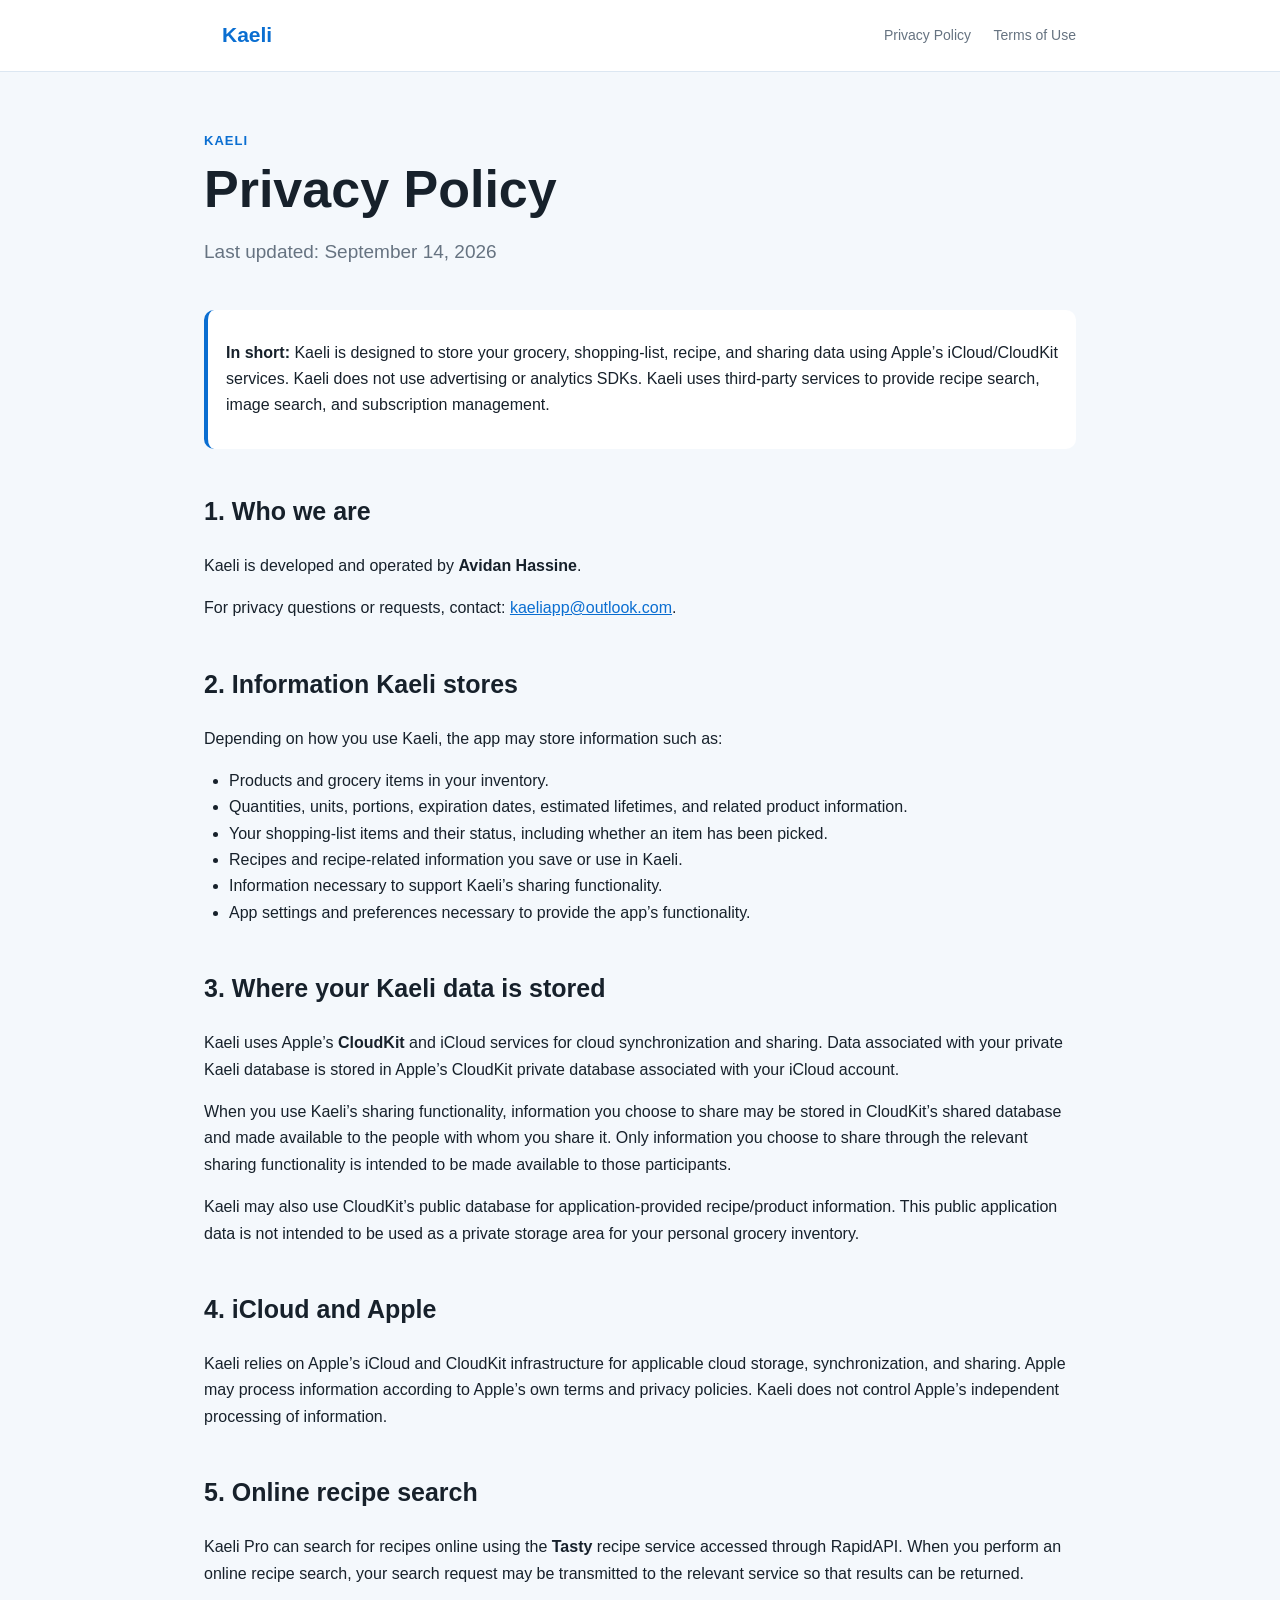
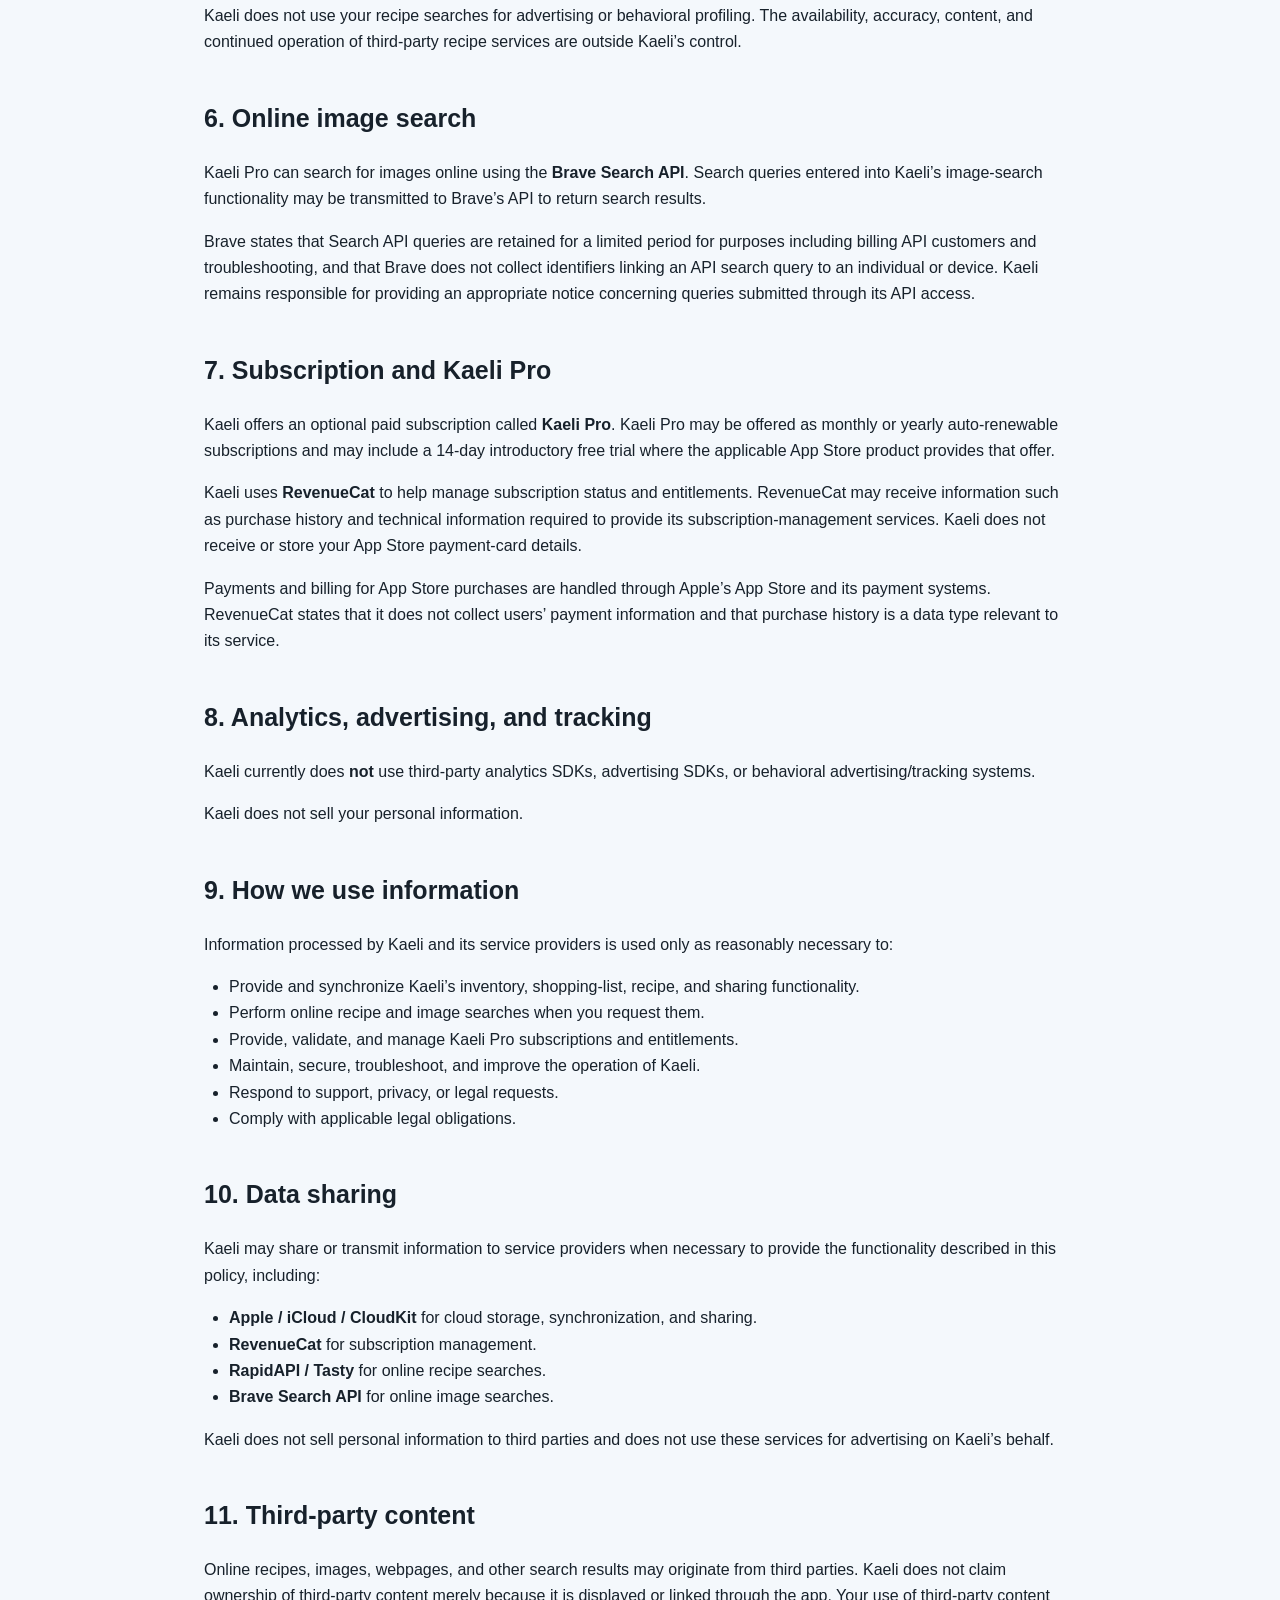
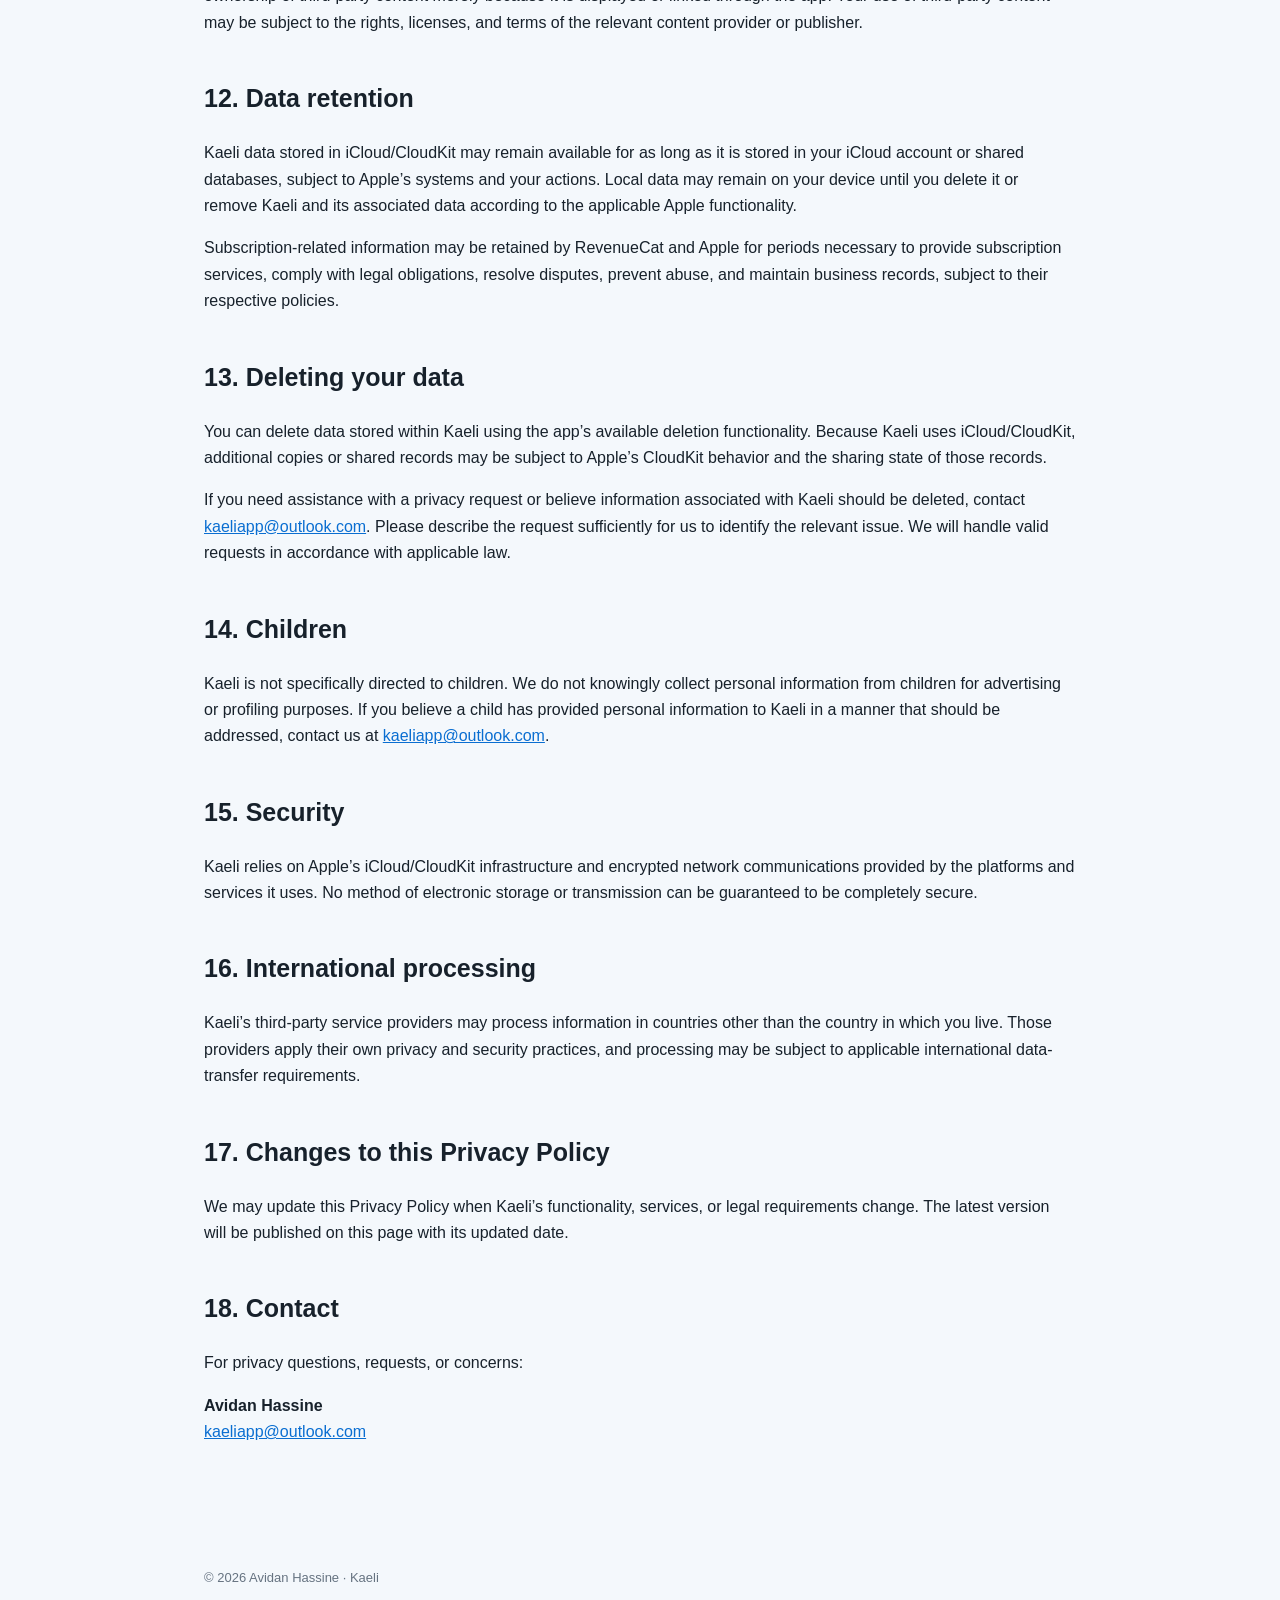
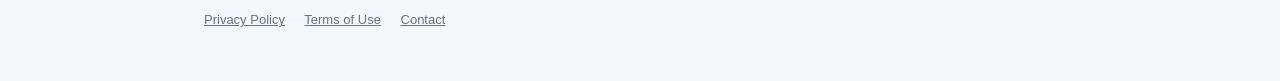
==== privacy.html @ 3d0ed18b "Add Kaeli legal pages" ====
<!doctype html>
<html lang="en">
<head>
<meta charset="utf-8">
<meta name="viewport" content="width=device-width, initial-scale=1">
<meta name="description" content="Kaeli legal information">
<title>Privacy Policy · Kaeli</title>
<style>
:root {
  --accent: #0A6ED1;
  --bg: #F4F8FC;
  --card: #FFFFFF;
  --text: #17212B;
  --muted: #667381;
  --border: #DCE7F2;
}
* { box-sizing: border-box; }
body {
  margin: 0;
  font-family: -apple-system, BlinkMacSystemFont, "SF Pro Display", "SF Pro Text",
               "Helvetica Neue", Arial, sans-serif;
  color: var(--text);
  background: var(--bg);
  line-height: 1.65;
}
header {
  background: var(--card);
  border-bottom: 1px solid var(--border);
}
nav {
  max-width: 920px;
  margin: auto;
  padding: 18px 24px;
  display: flex;
  justify-content: space-between;
  align-items: center;
  gap: 20px;
}
.logo { color: var(--accent); font-weight: 750; font-size: 21px; text-decoration: none; }
nav a { color: var(--muted); text-decoration: none; margin-left: 18px; font-size: 14px; }
nav a:hover { color: var(--accent); }
main {
  max-width: 920px;
  margin: 0 auto;
  padding: 58px 24px 80px;
}
.hero { margin-bottom: 42px; }
.eyebrow {
  color: var(--accent);
  font-weight: 700;
  font-size: 13px;
  letter-spacing: .08em;
  text-transform: uppercase;
}
h1 { font-size: clamp(34px, 6vw, 52px); line-height: 1.08; margin: 10px 0 14px; }
h2 { font-size: 25px; margin-top: 42px; }
h3 { font-size: 18px; margin-top: 28px; }
p, li { font-size: 16px; }
.lead { color: var(--muted); font-size: 19px; max-width: 720px; }
.card {
  background: var(--card);
  border: 1px solid var(--border);
  border-radius: 18px;
  padding: 25px;
  margin: 20px 0;
}
a { color: var(--accent); }
footer {
  max-width: 920px;
  margin: auto;
  padding: 25px 24px 50px;
  color: var(--muted);
  font-size: 13px;
}
footer a { color: var(--muted); margin-right: 16px; }
.notice {
  border-left: 4px solid var(--accent);
  padding: 14px 18px;
  background: #fff;
  border-radius: 10px;
}
ul { padding-left: 25px; }
@media (max-width: 600px) {
  nav { align-items: flex-start; }
  nav div { display: flex; flex-wrap: wrap; justify-content: flex-end; }
  nav a { margin-left: 12px; }
  main { padding-top: 40px; }
}
</style>
</head>
<body>
<header>
<nav>
<a class="logo" href="index.html">Kaeli</a>
<div>
<a href="privacy.html">Privacy Policy</a>
<a href="terms.html">Terms of Use</a>
</div>
</nav>
</header>
<main>
<section class="hero">
<div class="eyebrow">Kaeli</div>
<h1>Privacy Policy</h1>
<p class="lead">Last updated: September 14, 2026</p>
</section>

<div class="notice">
<p><strong>In short:</strong> Kaeli is designed to store your grocery, shopping-list, recipe, and sharing data using Apple’s iCloud/CloudKit services. Kaeli does not use advertising or analytics SDKs. Kaeli uses third-party services to provide recipe search, image search, and subscription management.</p>
</div>

<h2>1. Who we are</h2>
<p>Kaeli is developed and operated by <strong>Avidan Hassine</strong>.</p>
<p>For privacy questions or requests, contact: <a href="mailto:kaeliapp@outlook.com">kaeliapp@outlook.com</a>.</p>

<h2>2. Information Kaeli stores</h2>
<p>Depending on how you use Kaeli, the app may store information such as:</p>
<ul>
<li>Products and grocery items in your inventory.</li>
<li>Quantities, units, portions, expiration dates, estimated lifetimes, and related product information.</li>
<li>Your shopping-list items and their status, including whether an item has been picked.</li>
<li>Recipes and recipe-related information you save or use in Kaeli.</li>
<li>Information necessary to support Kaeli’s sharing functionality.</li>
<li>App settings and preferences necessary to provide the app’s functionality.</li>
</ul>

<h2>3. Where your Kaeli data is stored</h2>
<p>Kaeli uses Apple’s <strong>CloudKit</strong> and iCloud services for cloud synchronization and sharing. Data associated with your private Kaeli database is stored in Apple’s CloudKit private database associated with your iCloud account.</p>
<p>When you use Kaeli’s sharing functionality, information you choose to share may be stored in CloudKit’s shared database and made available to the people with whom you share it. Only information you choose to share through the relevant sharing functionality is intended to be made available to those participants.</p>
<p>Kaeli may also use CloudKit’s public database for application-provided recipe/product information. This public application data is not intended to be used as a private storage area for your personal grocery inventory.</p>

<h2>4. iCloud and Apple</h2>
<p>Kaeli relies on Apple’s iCloud and CloudKit infrastructure for applicable cloud storage, synchronization, and sharing. Apple may process information according to Apple’s own terms and privacy policies. Kaeli does not control Apple’s independent processing of information.</p>

<h2>5. Online recipe search</h2>
<p>Kaeli Pro can search for recipes online using the <strong>Tasty</strong> recipe service accessed through RapidAPI. When you perform an online recipe search, your search request may be transmitted to the relevant service so that results can be returned.</p>
<p>Kaeli does not use your recipe searches for advertising or behavioral profiling. The availability, accuracy, content, and continued operation of third-party recipe services are outside Kaeli’s control.</p>

<h2>6. Online image search</h2>
<p>Kaeli Pro can search for images online using the <strong>Brave Search API</strong>. Search queries entered into Kaeli’s image-search functionality may be transmitted to Brave’s API to return search results.</p>
<p>Brave states that Search API queries are retained for a limited period for purposes including billing API customers and troubleshooting, and that Brave does not collect identifiers linking an API search query to an individual or device. Kaeli remains responsible for providing an appropriate notice concerning queries submitted through its API access.</p>

<h2>7. Subscription and Kaeli Pro</h2>
<p>Kaeli offers an optional paid subscription called <strong>Kaeli Pro</strong>. Kaeli Pro may be offered as monthly or yearly auto-renewable subscriptions and may include a 14-day introductory free trial where the applicable App Store product provides that offer.</p>
<p>Kaeli uses <strong>RevenueCat</strong> to help manage subscription status and entitlements. RevenueCat may receive information such as purchase history and technical information required to provide its subscription-management services. Kaeli does not receive or store your App Store payment-card details.</p>
<p>Payments and billing for App Store purchases are handled through Apple’s App Store and its payment systems. RevenueCat states that it does not collect users’ payment information and that purchase history is a data type relevant to its service.</p>

<h2>8. Analytics, advertising, and tracking</h2>
<p>Kaeli currently does <strong>not</strong> use third-party analytics SDKs, advertising SDKs, or behavioral advertising/tracking systems.</p>
<p>Kaeli does not sell your personal information.</p>

<h2>9. How we use information</h2>
<p>Information processed by Kaeli and its service providers is used only as reasonably necessary to:</p>
<ul>
<li>Provide and synchronize Kaeli’s inventory, shopping-list, recipe, and sharing functionality.</li>
<li>Perform online recipe and image searches when you request them.</li>
<li>Provide, validate, and manage Kaeli Pro subscriptions and entitlements.</li>
<li>Maintain, secure, troubleshoot, and improve the operation of Kaeli.</li>
<li>Respond to support, privacy, or legal requests.</li>
<li>Comply with applicable legal obligations.</li>
</ul>

<h2>10. Data sharing</h2>
<p>Kaeli may share or transmit information to service providers when necessary to provide the functionality described in this policy, including:</p>
<ul>
<li><strong>Apple / iCloud / CloudKit</strong> for cloud storage, synchronization, and sharing.</li>
<li><strong>RevenueCat</strong> for subscription management.</li>
<li><strong>RapidAPI / Tasty</strong> for online recipe searches.</li>
<li><strong>Brave Search API</strong> for online image searches.</li>
</ul>
<p>Kaeli does not sell personal information to third parties and does not use these services for advertising on Kaeli’s behalf.</p>

<h2>11. Third-party content</h2>
<p>Online recipes, images, webpages, and other search results may originate from third parties. Kaeli does not claim ownership of third-party content merely because it is displayed or linked through the app. Your use of third-party content may be subject to the rights, licenses, and terms of the relevant content provider or publisher.</p>

<h2>12. Data retention</h2>
<p>Kaeli data stored in iCloud/CloudKit may remain available for as long as it is stored in your iCloud account or shared databases, subject to Apple’s systems and your actions. Local data may remain on your device until you delete it or remove Kaeli and its associated data according to the applicable Apple functionality.</p>
<p>Subscription-related information may be retained by RevenueCat and Apple for periods necessary to provide subscription services, comply with legal obligations, resolve disputes, prevent abuse, and maintain business records, subject to their respective policies.</p>

<h2>13. Deleting your data</h2>
<p>You can delete data stored within Kaeli using the app’s available deletion functionality. Because Kaeli uses iCloud/CloudKit, additional copies or shared records may be subject to Apple’s CloudKit behavior and the sharing state of those records.</p>
<p>If you need assistance with a privacy request or believe information associated with Kaeli should be deleted, contact <a href="mailto:kaeliapp@outlook.com">kaeliapp@outlook.com</a>. Please describe the request sufficiently for us to identify the relevant issue. We will handle valid requests in accordance with applicable law.</p>

<h2>14. Children</h2>
<p>Kaeli is not specifically directed to children. We do not knowingly collect personal information from children for advertising or profiling purposes. If you believe a child has provided personal information to Kaeli in a manner that should be addressed, contact us at <a href="mailto:kaeliapp@outlook.com">kaeliapp@outlook.com</a>.</p>

<h2>15. Security</h2>
<p>Kaeli relies on Apple’s iCloud/CloudKit infrastructure and encrypted network communications provided by the platforms and services it uses. No method of electronic storage or transmission can be guaranteed to be completely secure.</p>

<h2>16. International processing</h2>
<p>Kaeli’s third-party service providers may process information in countries other than the country in which you live. Those providers apply their own privacy and security practices, and processing may be subject to applicable international data-transfer requirements.</p>

<h2>17. Changes to this Privacy Policy</h2>
<p>We may update this Privacy Policy when Kaeli’s functionality, services, or legal requirements change. The latest version will be published on this page with its updated date.</p>

<h2>18. Contact</h2>
<p>For privacy questions, requests, or concerns:</p>
<p><strong>Avidan Hassine</strong><br>
<a href="mailto:kaeliapp@outlook.com">kaeliapp@outlook.com</a></p>
</main>
<footer>
© 2026 Avidan Hassine · Kaeli
<br><br>
<a href="privacy.html">Privacy Policy</a>
<a href="terms.html">Terms of Use</a>
<a href="mailto:kaeliapp@outlook.com">Contact</a>
</footer>
</body>
</html>
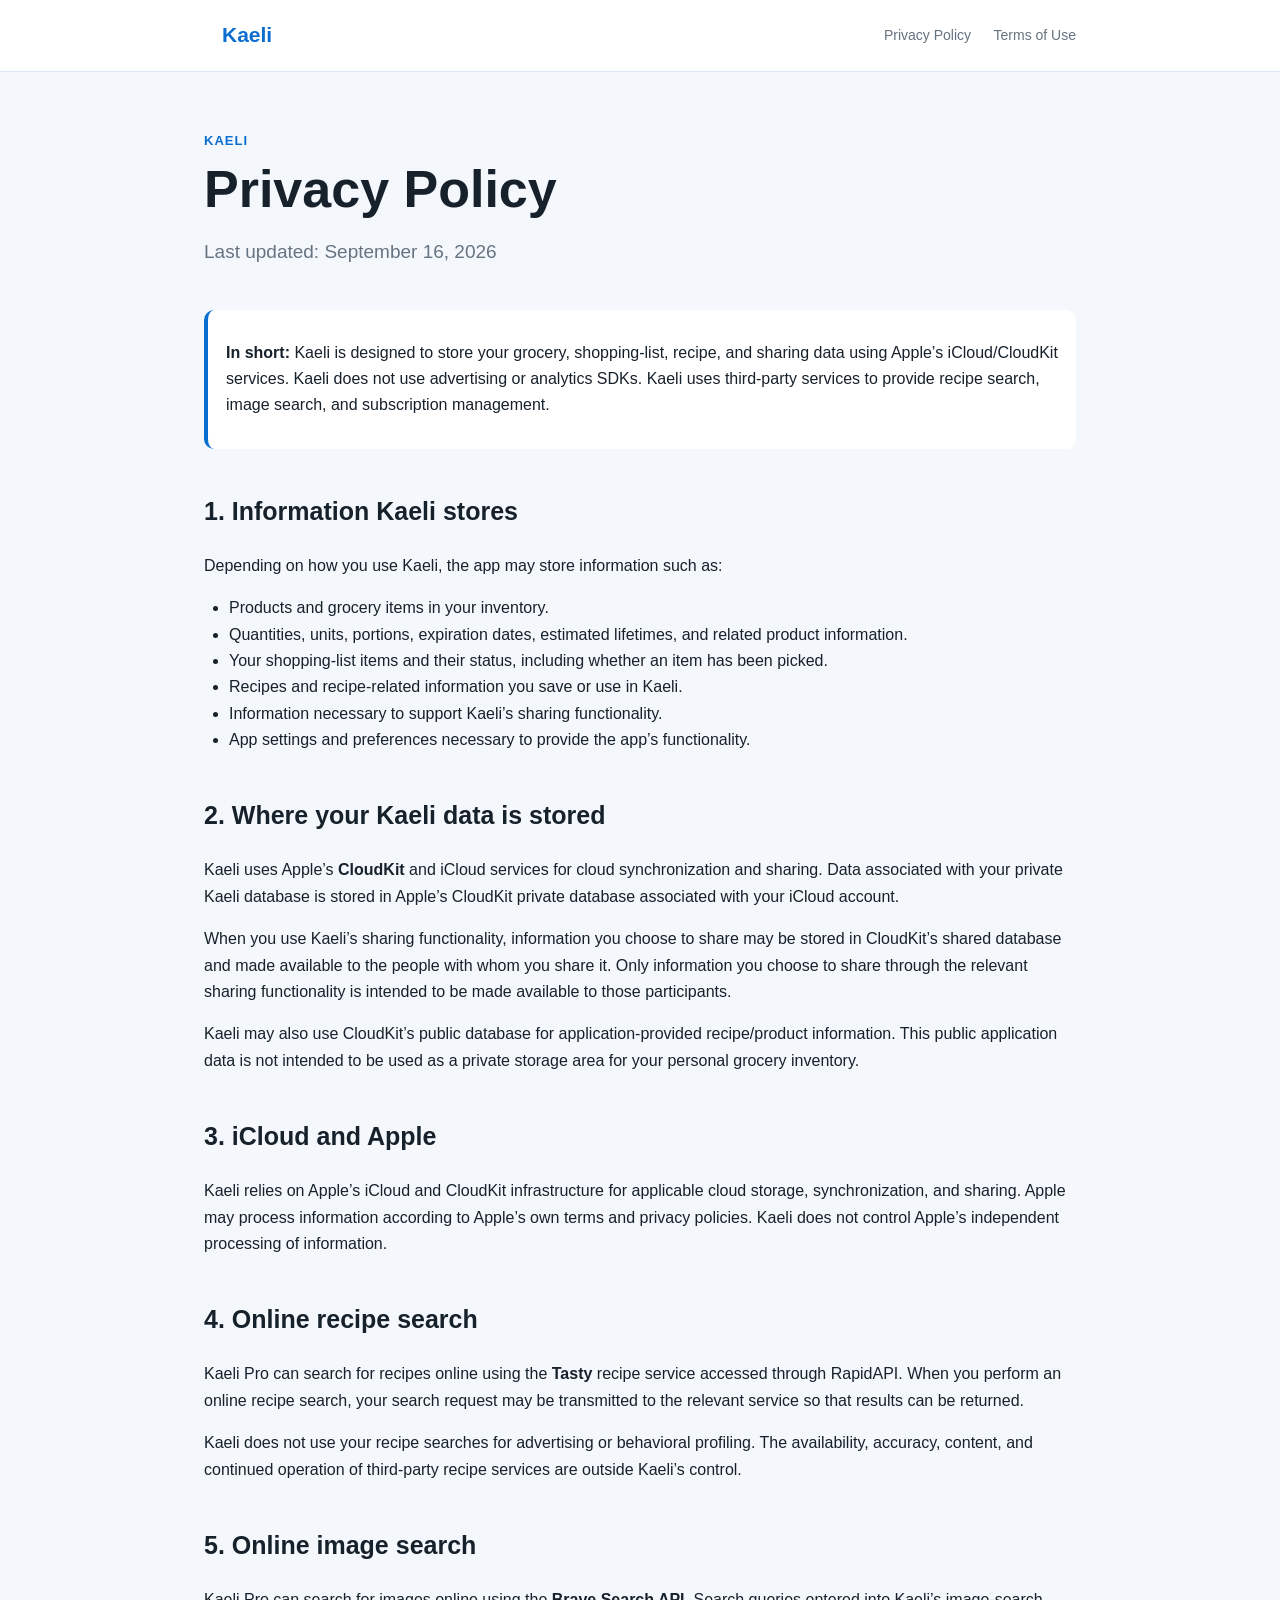
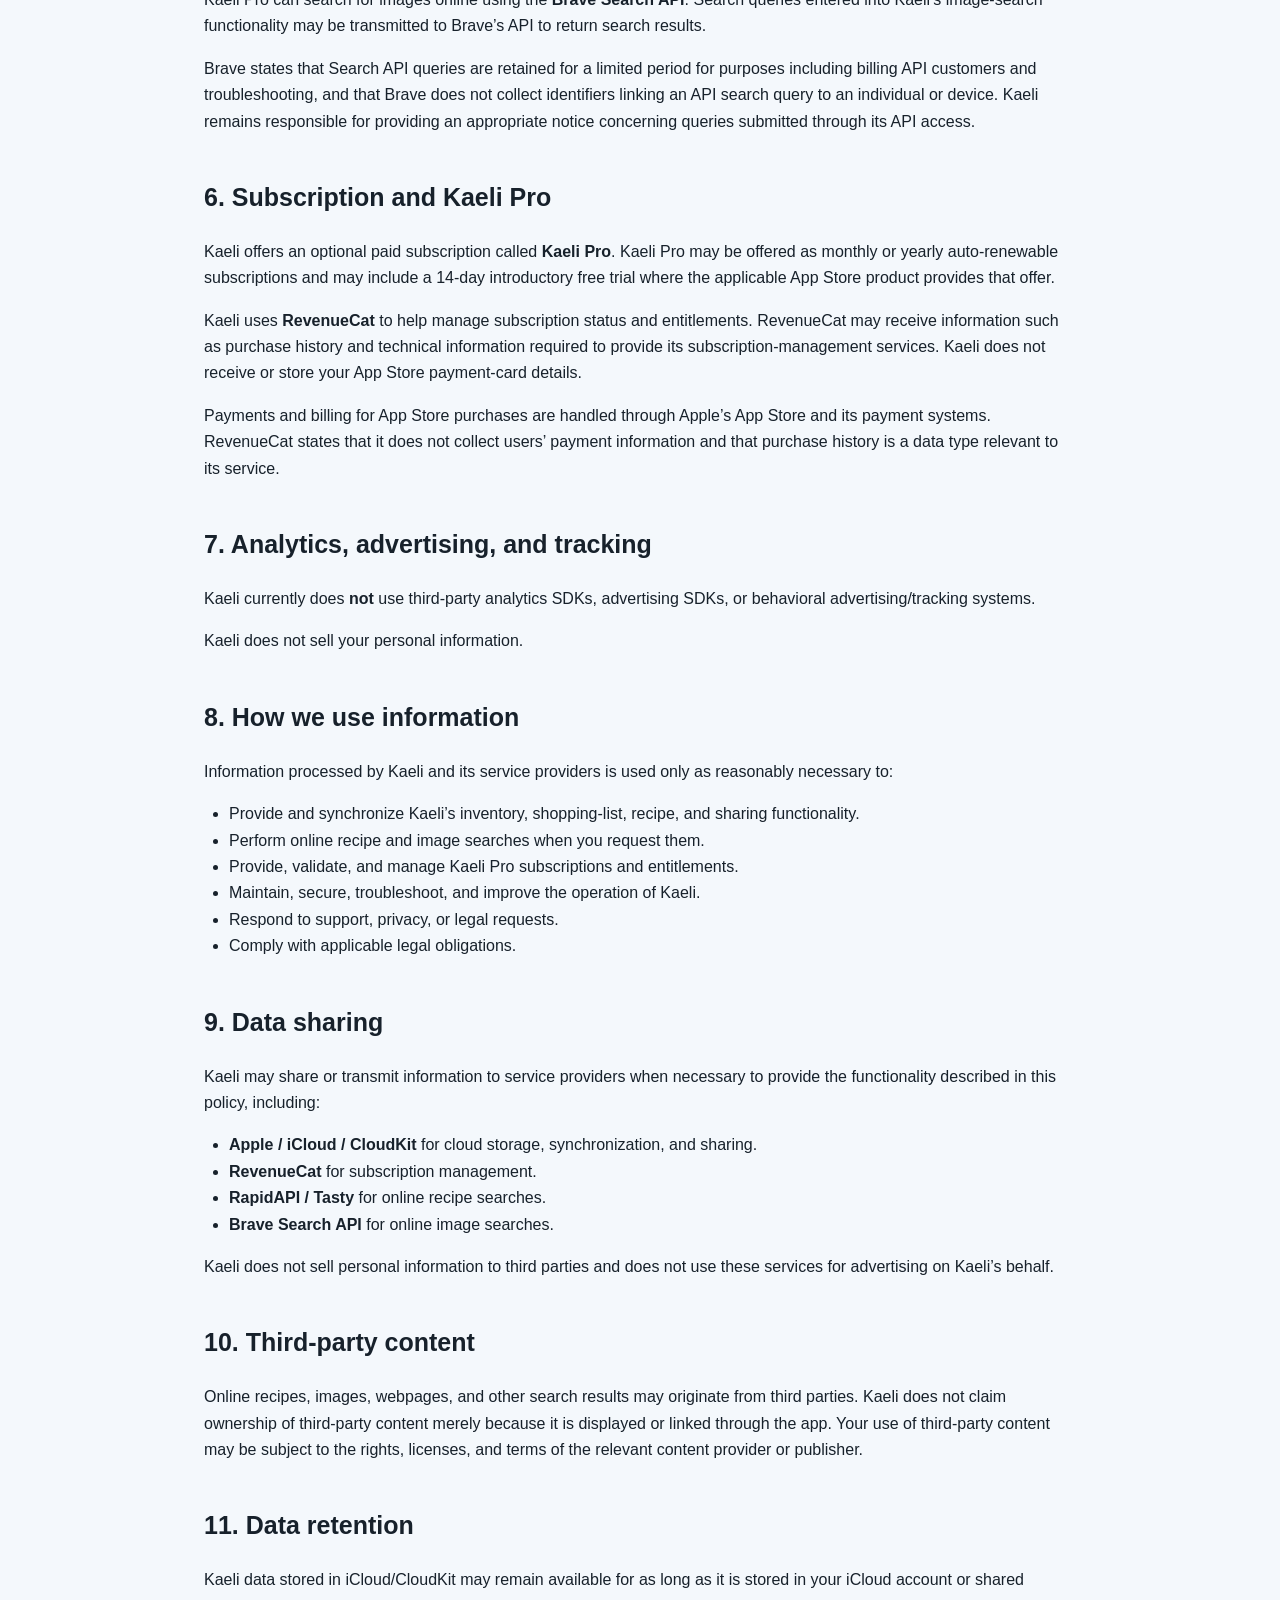
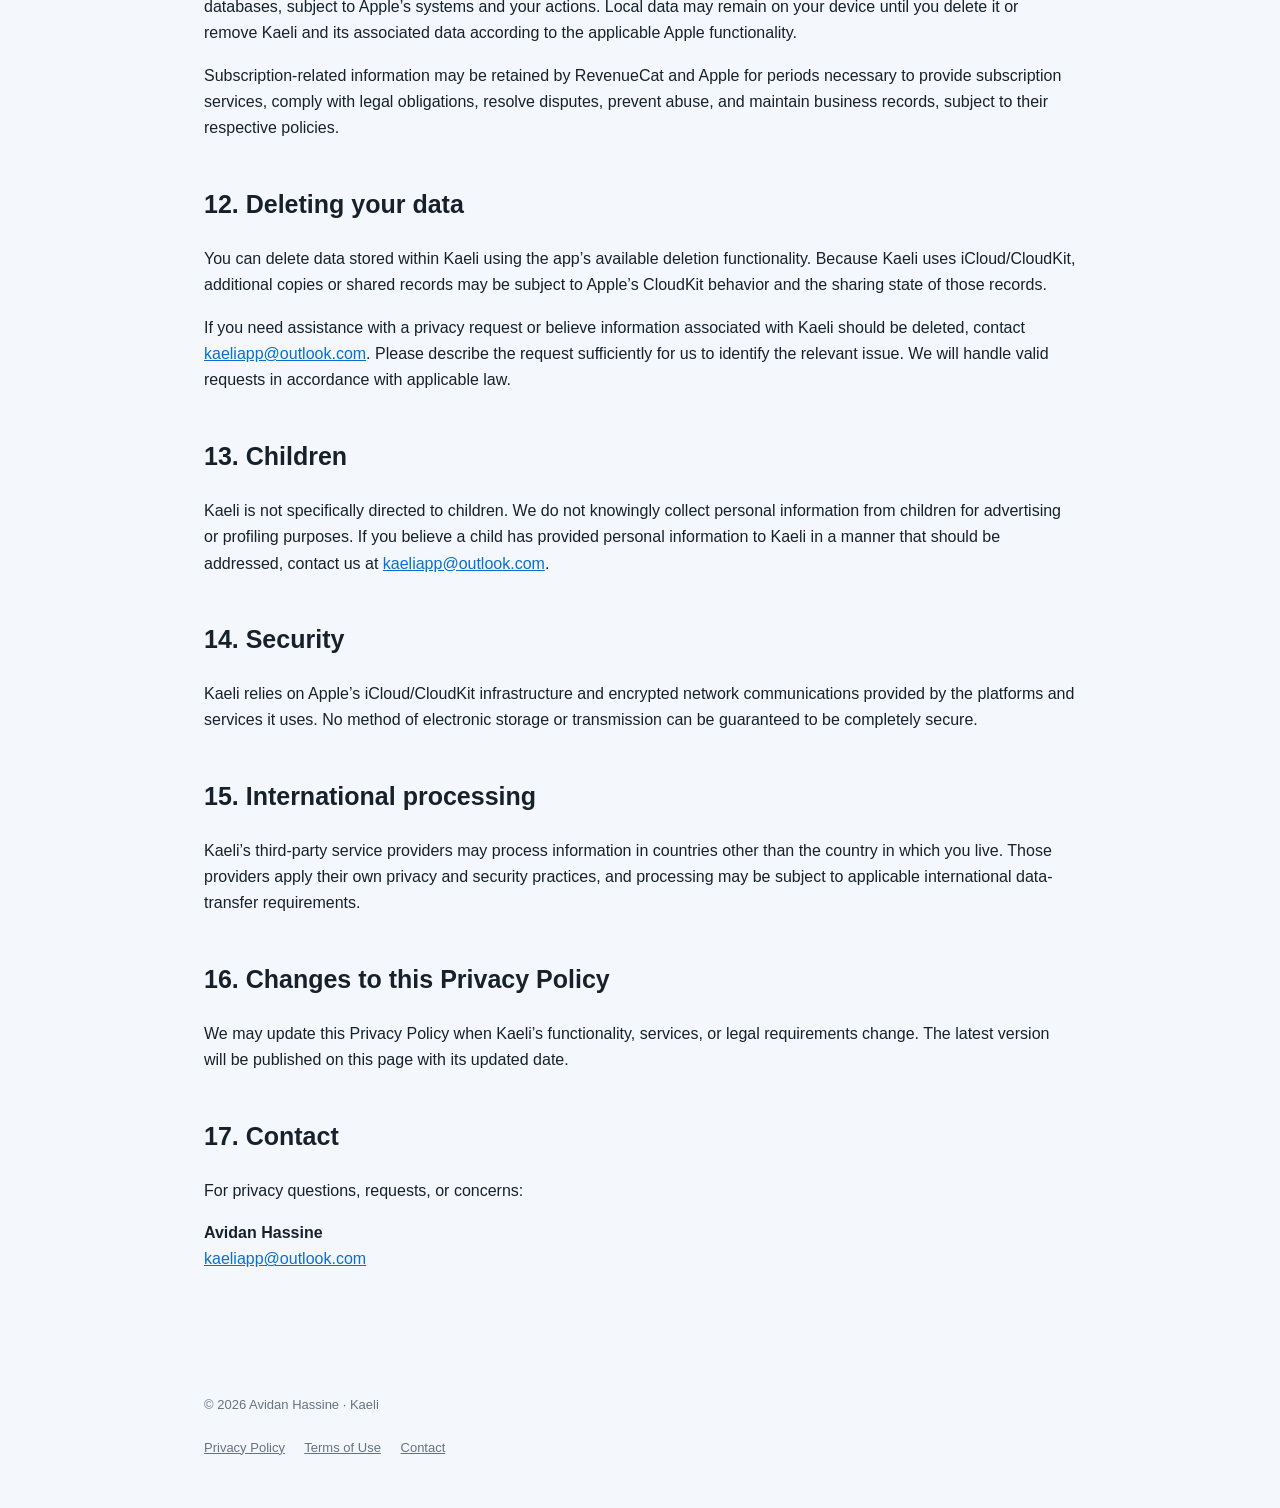
==== commit c98b5b00: "update privacy policy" ====
--- a/privacy.html
+++ b/privacy.html
@@ -102,18 +102,14 @@
 <section class="hero">
 <div class="eyebrow">Kaeli</div>
 <h1>Privacy Policy</h1>
-<p class="lead">Last updated: September 14, 2026</p>
+<p class="lead">Last updated: September 16, 2026</p>
 </section>
 
 <div class="notice">
 <p><strong>In short:</strong> Kaeli is designed to store your grocery, shopping-list, recipe, and sharing data using Apple’s iCloud/CloudKit services. Kaeli does not use advertising or analytics SDKs. Kaeli uses third-party services to provide recipe search, image search, and subscription management.</p>
 </div>
 
-<h2>1. Who we are</h2>
-<p>Kaeli is developed and operated by <strong>Avidan Hassine</strong>.</p>
-<p>For privacy questions or requests, contact: <a href="mailto:kaeliapp@outlook.com">kaeliapp@outlook.com</a>.</p>
-
-<h2>2. Information Kaeli stores</h2>
+<h2>1. Information Kaeli stores</h2>
 <p>Depending on how you use Kaeli, the app may store information such as:</p>
 <ul>
 <li>Products and grocery items in your inventory.</li>
@@ -124,32 +120,32 @@
 <li>App settings and preferences necessary to provide the app’s functionality.</li>
 </ul>
 
-<h2>3. Where your Kaeli data is stored</h2>
+<h2>2. Where your Kaeli data is stored</h2>
 <p>Kaeli uses Apple’s <strong>CloudKit</strong> and iCloud services for cloud synchronization and sharing. Data associated with your private Kaeli database is stored in Apple’s CloudKit private database associated with your iCloud account.</p>
 <p>When you use Kaeli’s sharing functionality, information you choose to share may be stored in CloudKit’s shared database and made available to the people with whom you share it. Only information you choose to share through the relevant sharing functionality is intended to be made available to those participants.</p>
 <p>Kaeli may also use CloudKit’s public database for application-provided recipe/product information. This public application data is not intended to be used as a private storage area for your personal grocery inventory.</p>
 
-<h2>4. iCloud and Apple</h2>
+<h2>3. iCloud and Apple</h2>
 <p>Kaeli relies on Apple’s iCloud and CloudKit infrastructure for applicable cloud storage, synchronization, and sharing. Apple may process information according to Apple’s own terms and privacy policies. Kaeli does not control Apple’s independent processing of information.</p>
 
-<h2>5. Online recipe search</h2>
+<h2>4. Online recipe search</h2>
 <p>Kaeli Pro can search for recipes online using the <strong>Tasty</strong> recipe service accessed through RapidAPI. When you perform an online recipe search, your search request may be transmitted to the relevant service so that results can be returned.</p>
 <p>Kaeli does not use your recipe searches for advertising or behavioral profiling. The availability, accuracy, content, and continued operation of third-party recipe services are outside Kaeli’s control.</p>
 
-<h2>6. Online image search</h2>
+<h2>5. Online image search</h2>
 <p>Kaeli Pro can search for images online using the <strong>Brave Search API</strong>. Search queries entered into Kaeli’s image-search functionality may be transmitted to Brave’s API to return search results.</p>
 <p>Brave states that Search API queries are retained for a limited period for purposes including billing API customers and troubleshooting, and that Brave does not collect identifiers linking an API search query to an individual or device. Kaeli remains responsible for providing an appropriate notice concerning queries submitted through its API access.</p>
 
-<h2>7. Subscription and Kaeli Pro</h2>
+<h2>6. Subscription and Kaeli Pro</h2>
 <p>Kaeli offers an optional paid subscription called <strong>Kaeli Pro</strong>. Kaeli Pro may be offered as monthly or yearly auto-renewable subscriptions and may include a 14-day introductory free trial where the applicable App Store product provides that offer.</p>
 <p>Kaeli uses <strong>RevenueCat</strong> to help manage subscription status and entitlements. RevenueCat may receive information such as purchase history and technical information required to provide its subscription-management services. Kaeli does not receive or store your App Store payment-card details.</p>
 <p>Payments and billing for App Store purchases are handled through Apple’s App Store and its payment systems. RevenueCat states that it does not collect users’ payment information and that purchase history is a data type relevant to its service.</p>
 
-<h2>8. Analytics, advertising, and tracking</h2>
+<h2>7. Analytics, advertising, and tracking</h2>
 <p>Kaeli currently does <strong>not</strong> use third-party analytics SDKs, advertising SDKs, or behavioral advertising/tracking systems.</p>
 <p>Kaeli does not sell your personal information.</p>
 
-<h2>9. How we use information</h2>
+<h2>8. How we use information</h2>
 <p>Information processed by Kaeli and its service providers is used only as reasonably necessary to:</p>
 <ul>
 <li>Provide and synchronize Kaeli’s inventory, shopping-list, recipe, and sharing functionality.</li>
@@ -160,7 +156,7 @@
 <li>Comply with applicable legal obligations.</li>
 </ul>
 
-<h2>10. Data sharing</h2>
+<h2>9. Data sharing</h2>
 <p>Kaeli may share or transmit information to service providers when necessary to provide the functionality described in this policy, including:</p>
 <ul>
 <li><strong>Apple / iCloud / CloudKit</strong> for cloud storage, synchronization, and sharing.</li>
@@ -170,30 +166,30 @@
 </ul>
 <p>Kaeli does not sell personal information to third parties and does not use these services for advertising on Kaeli’s behalf.</p>
 
-<h2>11. Third-party content</h2>
+<h2>10. Third-party content</h2>
 <p>Online recipes, images, webpages, and other search results may originate from third parties. Kaeli does not claim ownership of third-party content merely because it is displayed or linked through the app. Your use of third-party content may be subject to the rights, licenses, and terms of the relevant content provider or publisher.</p>
 
-<h2>12. Data retention</h2>
+<h2>11. Data retention</h2>
 <p>Kaeli data stored in iCloud/CloudKit may remain available for as long as it is stored in your iCloud account or shared databases, subject to Apple’s systems and your actions. Local data may remain on your device until you delete it or remove Kaeli and its associated data according to the applicable Apple functionality.</p>
 <p>Subscription-related information may be retained by RevenueCat and Apple for periods necessary to provide subscription services, comply with legal obligations, resolve disputes, prevent abuse, and maintain business records, subject to their respective policies.</p>
 
-<h2>13. Deleting your data</h2>
+<h2>12. Deleting your data</h2>
 <p>You can delete data stored within Kaeli using the app’s available deletion functionality. Because Kaeli uses iCloud/CloudKit, additional copies or shared records may be subject to Apple’s CloudKit behavior and the sharing state of those records.</p>
 <p>If you need assistance with a privacy request or believe information associated with Kaeli should be deleted, contact <a href="mailto:kaeliapp@outlook.com">kaeliapp@outlook.com</a>. Please describe the request sufficiently for us to identify the relevant issue. We will handle valid requests in accordance with applicable law.</p>
 
-<h2>14. Children</h2>
+<h2>13. Children</h2>
 <p>Kaeli is not specifically directed to children. We do not knowingly collect personal information from children for advertising or profiling purposes. If you believe a child has provided personal information to Kaeli in a manner that should be addressed, contact us at <a href="mailto:kaeliapp@outlook.com">kaeliapp@outlook.com</a>.</p>
 
-<h2>15. Security</h2>
+<h2>14. Security</h2>
 <p>Kaeli relies on Apple’s iCloud/CloudKit infrastructure and encrypted network communications provided by the platforms and services it uses. No method of electronic storage or transmission can be guaranteed to be completely secure.</p>
 
-<h2>16. International processing</h2>
+<h2>15. International processing</h2>
 <p>Kaeli’s third-party service providers may process information in countries other than the country in which you live. Those providers apply their own privacy and security practices, and processing may be subject to applicable international data-transfer requirements.</p>
 
-<h2>17. Changes to this Privacy Policy</h2>
+<h2>16. Changes to this Privacy Policy</h2>
 <p>We may update this Privacy Policy when Kaeli’s functionality, services, or legal requirements change. The latest version will be published on this page with its updated date.</p>
 
-<h2>18. Contact</h2>
+<h2>17. Contact</h2>
 <p>For privacy questions, requests, or concerns:</p>
 <p><strong>Avidan Hassine</strong><br>
 <a href="mailto:kaeliapp@outlook.com">kaeliapp@outlook.com</a></p>
